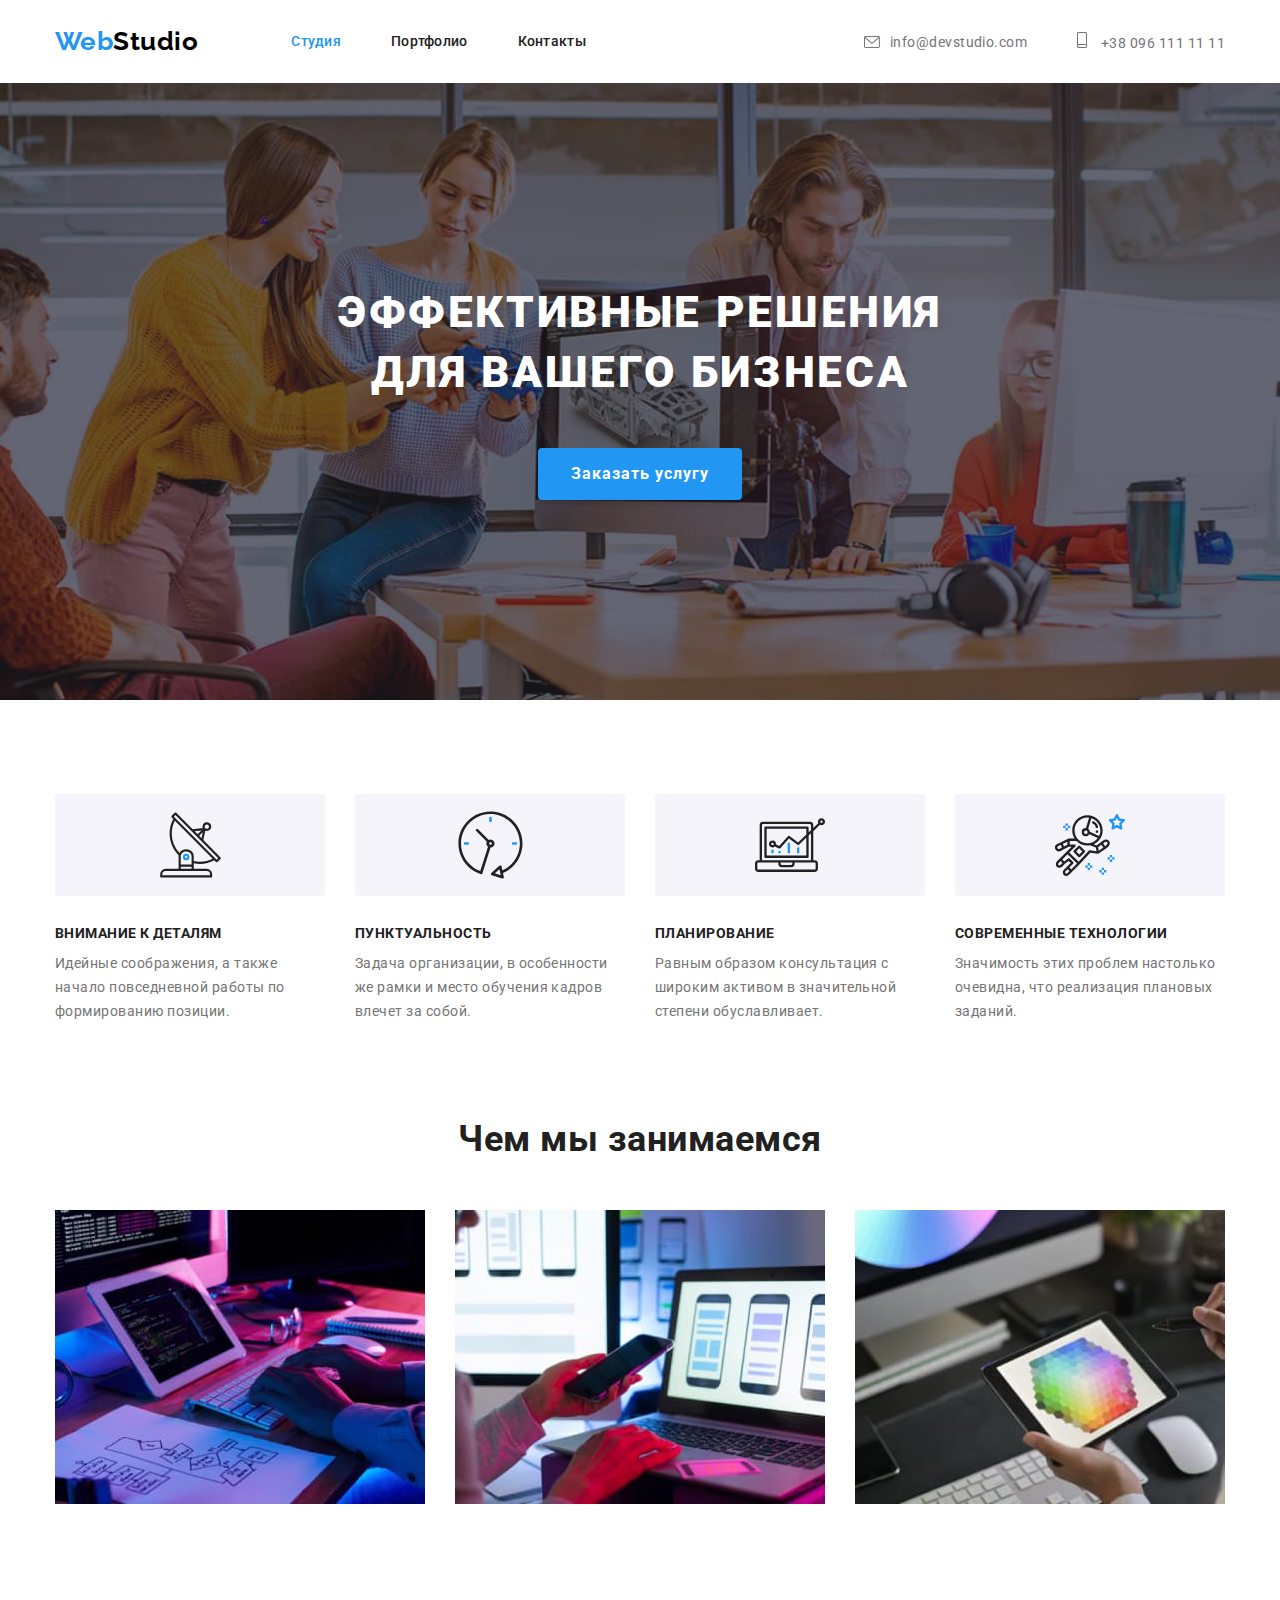
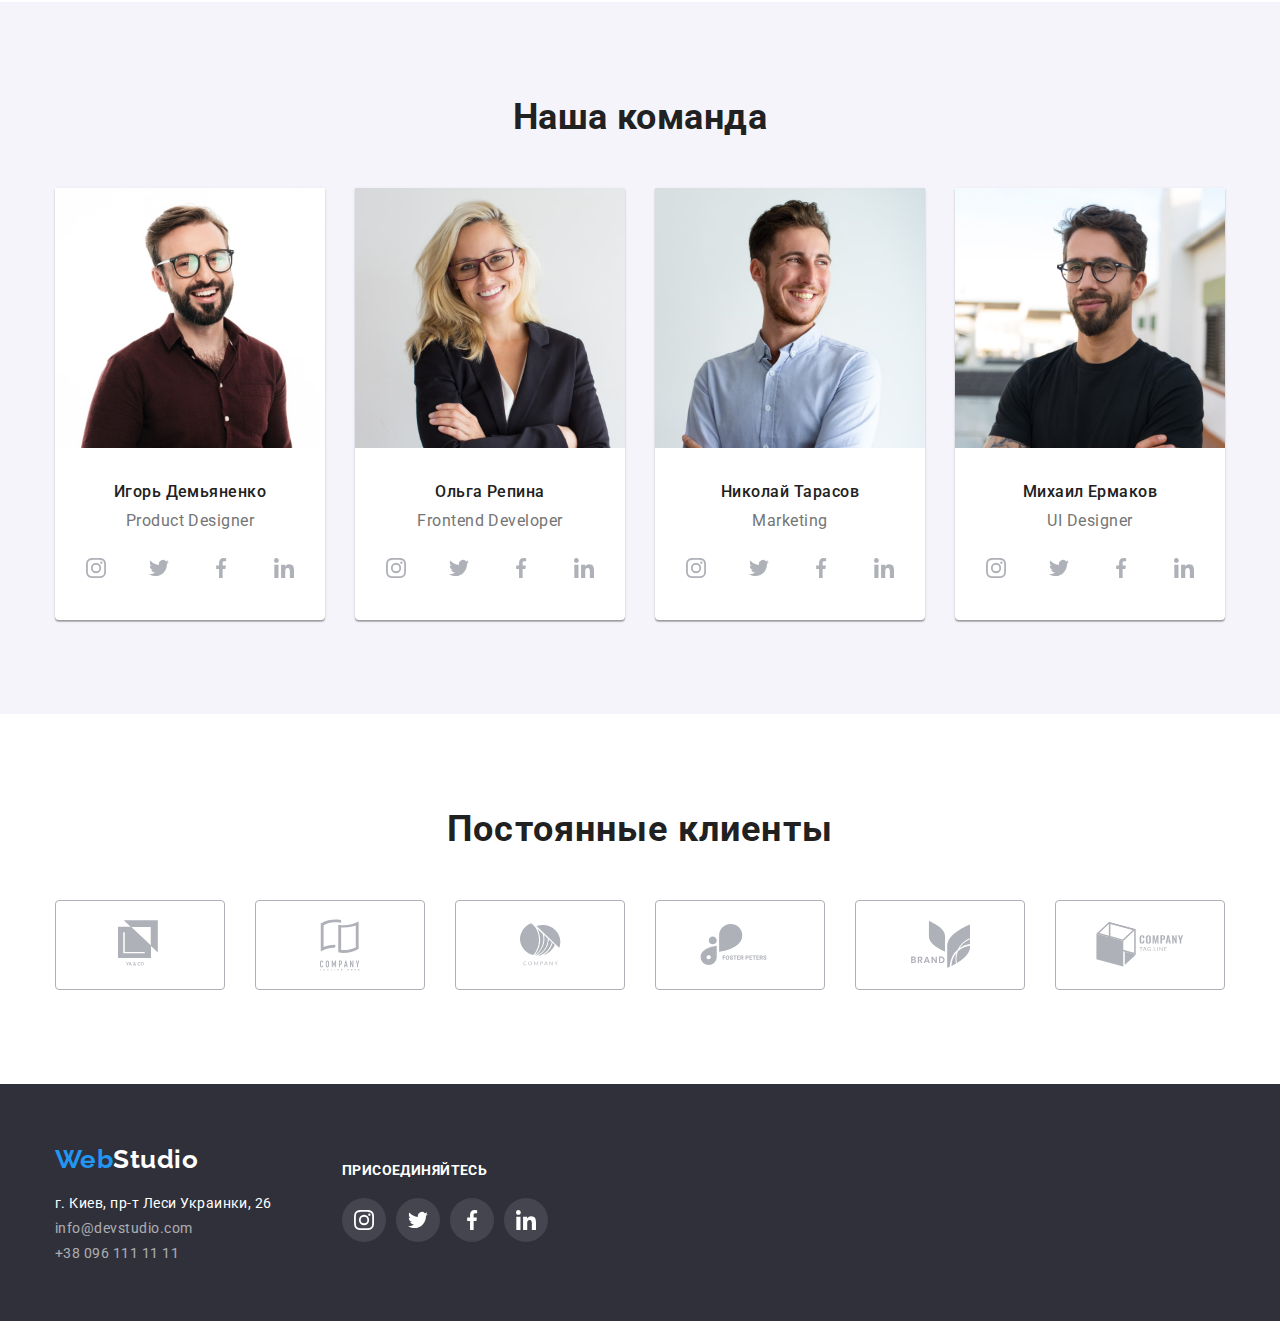
==== index.html @ a2405fb3 "copy hw 04" ====
<!DOCTYPE html>
<html lang="ru">
<head>
    <meta charset="UTF-8">
    <meta name="viewport" content="width=device-width, initial-scale=1.0">
    <link rel="preconnect" href="https://fonts.gstatic.com">
    <link href="https://fonts.googleapis.com/css2?family=Raleway:wght@400;700&family=Roboto:wght@400;500;700&display=swap"
        rel="stylesheet">
    <link rel="stylesheet" href="https://cdnjs.cloudflare.com/ajax/libs/modern-normalize/1.0.0/modern-normalize.min.css"
        integrity="sha512-ISS7cAi1PEhQ8jnbJpJZMd29NlhNj4AWYyLOSp2CE/CsHxTCu+r+t0D2yoJudVrd0/8fTVPUVDzY5Tvli75u/g=="
        crossorigin="anonymous" />
    <link rel="stylesheet" href="./css/common.css">
    <link rel="stylesheet" href="./css/main.css">
    <title>WebStudio</title>
</head>
<body>
    <!-- Шапка сайта -->
    <header>
        <div class="container">
            <nav class="main-nav">
                <a href="/" class="logo"><span>Web</span>Studio</a>
                <ul class="site-nav">
                    <li class="item"><a href="./index.html" class="link current">Студия</a></li>
                    <li class="item"><a href="./portfolio.html" class="link">Портфолио</a></li>
                    <li class="item"><a href="#" class="link">Контакты</a></li>
                </ul>
                <ul class="auth-nav">
                    <li class="item item-mail">                         
                        <a href="mailto:info@devstudio.com" class="link">
                            <svg class="envelope" width="16" height="12">
                                <use href="./images/sprite.svg#icon-envelope"></use>
                            </svg>
                            info@devstudio.com
                        </a>
                    </li>
                    <li class="item">
                        <a href="tel:+380961111111" class="link">
                            <svg class="smartphone" width="10" height="16">
                                <use href="./images/sprite.svg#icon-smartphone"></use>
                            </svg>
                            +38 096 111 11 11
                        </a>
                    </li>
                </ul>
            </nav>
        </div>        
    </header>
    <main>
        <!-- Герой -->
        <section class="hero">
            <h1 class="hero-title">Эффективные решения <br> для вашего бизнеса</h1>
            <button class="hero-button">Заказать услугу</button>
        </section>
        <!-- Особенности работы -->
        <section class="section features-container">
            <div class="container">
                <!-- <h2>Особенности</h2> -->
                <ul class="features">
                    <li class="item">
                        <div class="features-icon">
                            <svg class="antenna" width="65" height="70">
                                <use href="./images/sprite.svg#icon-antenna"></use>
                            </svg>
                        </div>                     
                        <h3 class="features-title">Внимание к деталям</h3>
                        <p class="features-text">Идейные соображения, а также начало повседневной работы по формированию позиции.</p>
                    </li>
                    <li class="item">
                        <div class="features-icon">
                            <svg class="clock" width="67" height="70">
                                <use href="./images/sprite.svg#icon-clock"></use>
                        </svg>
                        </div>
                        <h3 class="features-title">Пунктуальность</h3>
                        <p class="features-text">Задача организации, в особенности же рамки и место обучения кадров влечет за собой.</p>
                    </li>
                    <li class="item">
                        <div class="features-icon">
                            <svg class="diagram" width="70" height="70">
                                <use href="./images/sprite.svg#icon-diagram"></use>
                        </svg>
                        </div>
                        <h3 class="features-title">Планирование</h3>
                        <p class="features-text">Равным образом консультация с широким активом в значительной степени обуславливает.</p>
                    </li>
                    <li class="item">
                        <div class="features-icon">
                            <svg class="astronaut" width="70" height="70">
                                <use href="./images/sprite.svg#icon-astronaut"></use>
                        </svg>
                        </div>
                        <h3 class="features-title">Современные технологии</h3>
                        <p class="features-text">Значимость этих проблем настолько очевидна, что реализация плановых заданий.</p>
                    </li>
                </ul>
            </div>     
        </section>    
        <!-- Чем мы занимаемся -->
        <section class="section workes-container">
            <div class="container">
                <h2 class="section-title">Чем мы занимаемся</h2>
                <ul class="workes">
                    <li class="item"><img src="./images/img1.jpg" alt="Программирование" width="370" height="294"></li>
                    <li class="item"><img src="./images/img2.jpg" alt="Приложение в телефоне и рабочий интерфейс" width="370" height="294"></li>
                    <li class="item"><img src="./images/img3.jpg" alt="Цветовач палитра дизайнера" width="370" height="294"></li>
                </ul>
            </div>
        </section>
        <!-- Наша команда -->
        <section class="section team-container">
            <div class="container">
                <h2 class="section-title teams">Наша команда</h2>
                <ul class="team">
                    <li class="item">
                        <img src="./images/foto1.jpg" alt="Игорь Демьяненко" width="270" height="260">
                        <h3 class="team-title">Игорь Демьяненко</h4>
                        <p class="team-text">Product Designer</p>
                        <ul class="social">
                            <li class="social-item">
                                <a href="#" class="social-link">
                                    <svg class="instagram" width="20" height="20">
                                        <use href="./images/sprite.svg#icon-instagram"></use>
                                    </svg>
                                </a>
                            </li>
                            <li class="social-item">
                                <a href="#" class="social-link">
                                    <svg class="twitter" width="20" height="20">
                                        <use href="./images/sprite.svg#icon-twitter"></use>
                                    </svg>
                                </a>
                            </li>
                            <li class="social-item">
                                <a href="#" class="social-link">
                                    <svg class="facebook" width="20" height="20">
                                        <use href="./images/sprite.svg#icon-facebook"></use>
                                    </svg>
                                </a>
                            </li>
                            <li class="social-item">
                                <a href="#" class="social-link">
                                    <svg class="linkedin" width="20" height="20">
                                        <use href="./images/sprite.svg#icon-linkedin"></use>
                                    </svg>
                                </a>
                            </li>
                        </ul>
                    </li>
                    <li class="item">
                        <img src="./images/foto2.jpg" alt="Ольга Репина" width="270" height="260">
                        <h3 class="team-title">Ольга Репина</h4>
                        <p class="team-text">Frontend Developer</p>
                        <ul class="social">
                            <li class="social-item">
                                <a href="#" class="social-link">
                                    <svg class="instagram" width="20" height="20">
                                        <use href="./images/sprite.svg#icon-instagram"></use>
                                    </svg>
                                </a>
                            </li>
                            <li class="social-item">
                                <a href="#" class="social-link">
                                    <svg class="twitter" width="20" height="20">
                                        <use href="./images/sprite.svg#icon-twitter"></use>
                                    </svg>
                                </a>
                            </li>
                            <li class="social-item">
                                <a href="#" class="social-link">
                                    <svg class="facebook" width="20" height="20">
                                        <use href="./images/sprite.svg#icon-facebook"></use>
                                    </svg>
                                </a>
                            </li>
                            <li class="social-item">
                                <a href="#" class="social-link">
                                    <svg class="linkedin" width="20" height="20">
                                        <use href="./images/sprite.svg#icon-linkedin"></use>
                                    </svg>
                                </a>
                            </li>
                        </ul>
                    </li>
                    <li class="item">
                        <img src="./images/foto3.jpg" alt="Николай Тарасов" width="270" height="260">
                        <h3 class="team-title">Николай Тарасов</h4>
                        <p class="team-text">Marketing</p>
                        <ul class="social">
                            <li class="social-item">
                                <a href="#" class="social-link">
                                    <svg class="instagram" width="20" height="20">
                                        <use href="./images/sprite.svg#icon-instagram"></use>
                                    </svg>
                                </a>
                            </li>
                            <li class="social-item">
                                <a href="#" class="social-link">
                                    <svg class="twitter" width="20" height="20">
                                        <use href="./images/sprite.svg#icon-twitter"></use>
                                    </svg>
                                </a>
                            </li>
                            <li class="social-item">
                                <a href="#" class="social-link">
                                    <svg class="facebook" width="20" height="20">
                                        <use href="./images/sprite.svg#icon-facebook"></use>
                                    </svg>
                                </a>
                            </li>
                            <li class="social-item">
                                <a href="#" class="social-link">
                                    <svg class="linkedin" width="20" height="20">
                                        <use href="./images/sprite.svg#icon-linkedin"></use>
                                    </svg>
                                </a>
                            </li>
                        </ul>
                    </li>
                    <li class="item">
                        <img src="./images/foto4.jpg" alt="Михаил Ермаков" width="270" height="260">
                        <h3 class="team-title">Михаил Ермаков</h4>
                        <p class="team-text">UI Designer</p>
                        <ul class="social">
                            <li class="social-item">
                                <a href="#" class="social-link">
                                    <svg class="instagram" width="20" height="20">
                                        <use href="./images/sprite.svg#icon-instagram"></use>
                                    </svg>
                                </a>
                            </li>
                            <li class="social-item">
                                <a href="#" class="social-link">
                                    <svg class="twitter" width="20" height="20">
                                        <use href="./images/sprite.svg#icon-twitter"></use>
                                    </svg>
                                </a>
                            </li>
                            <li class="social-item">
                                <a href="#" class="social-link">
                                    <svg class="facebook" width="20" height="20">
                                        <use href="./images/sprite.svg#icon-facebook"></use>
                                    </svg>
                                </a>
                            </li>
                            <li class="social-item">
                                <a href="#" class="social-link">
                                    <svg class="linkedin" width="20" height="20">
                                        <use href="./images/sprite.svg#icon-linkedin"></use>
                                    </svg>
                                </a>
                            </li>
                        </ul>
                    </li>
                </ul>
            </div>
        </section>
        <!-- Постоянные клиенты -->
        <section class="section clients-container">
            <div class="container">
                <h2 class="clients-title">Постоянные клиенты</h2>
                <ul class="clients">
                    <li class="clients-list">
                        <a href="#" class="client-link">
                            <svg class="logo-1" width="44" height="49">
                                <use href="./images/sprite.svg#icon-logo-1"></use>
                            </svg>
                        </a>
                    </li>
                    <li class="clients-list">
                        <a href="#" class="client-link">
                            <svg class="logo-2" width="40" height="52">
                                <use href="./images/sprite.svg#icon-logo-2"></use>
                            </svg>
                        </a>
                    </li>
                    <li class="clients-list">
                        <a href="#" class="client-link">
                            <svg class="logo-3" width="41" height="43">
                                <use href="./images/sprite.svg#icon-logo-3"></use>
                            </svg>
                        </a>
                    </li>
                    <li class="clients-list">
                        <a href="#" class="client-link">
                            <svg class="logo-4" width="80" height="42">
                                <use href="./images/sprite.svg#icon-logo-4"></use>
                            </svg>
                        </a>
                    </li>
                    <li class="clients-list">
                        <a href="#" class="client-link">
                            <svg class="logo-5" width="59" height="47">
                                <use href="./images/sprite.svg#icon-logo-5"></use>
                            </svg>
                        </a>
                    </li>
                    <li class="clients-list">
                        <a href="#" class="client-link">
                            <svg class="logo-6" width="88" height="45">
                                <use href="./images/sprite.svg#icon-logo-6"></use>
                            </svg>
                        </a>
                    </li>
                </ul>
            </div>
        </section>
    </main>    
    <!-- Футер -->
    <footer class="footer">
        <div class="container">
            <div class="footer-content">
                <a href="#" class="logo"><span>Web</span>Studio</a>
                <address>
                    <ul class="contacte">
                        <li class="item"><a href="#" class="address-link">г. Киев, пр-т Леси Украинки, 26</a></li>
                        <li class="item"><a href="mailto:info@devstudio.com" class="footer-link">info@devstudio.com</a></li>
                        <li class="item"><a href="tel:+380961111111" class="footer-link">+38 096 111 11 11</a></li>
                    </ul>
                </address>
            </div>
            <div class="resources">
                <h3 class="resources-title">присоединяйтесь</h3>
                <ul class="resources-list">
                    <li class="resources-item">
                        <a href="#" class="resources-link">
                            <svg class="instagram" width="20" height="20">
                                <use href="./images/sprite.svg#icon-instagram"></use>
                            </svg>
                        </a>
                    </li>
                    <li class="resources-item">
                        <a href="#" class="resources-link">
                            <svg class="twitter" width="20" height="20">
                                <use href="./images/sprite.svg#icon-twitter"></use>
                            </svg>
                        </a>
                    </li>
                    <li class="resources-item">
                        <a href="#" class="resources-link">
                            <svg class="facebook" width="20" height="20">
                                <use href="./images/sprite.svg#icon-facebook"></use>
                            </svg>
                        </a>
                    </li>
                    <li class="resources-item">
                        <a href="#" class="resources-link">
                            <svg class="linkedin" width="20" height="20">
                                <use href="./images/sprite.svg#icon-linkedin"></use>
                            </svg>
                        </a>
                    </li>
                </ul>
            </div>
        </div>
    </footer>
</body>
</html>
---- css/common.css ----
html {
  box-sizing: border-box;
}
*,
*::before,
*::after {
  box-sizing: inherit;
}

:root {
  --primary-text-color: #757575;
  --title-text-color: #212121;
  --accent-color: #2196f3;
  --logo-color: #000000;
  --primary-bg-color: #ffffff;
  --bg-color: #2f303a;
  --btn-color: #f5f4fa;
  --porfolio-card-color: #eeeeee;
  --hero-color: rgba(47, 48, 58, 0.4);
  --social-color: #afb1b8;
}
body {
  color: var(--primary-text-color);
  background-color: var(--primary-bg-color);

  font-family: Roboto, sans-serif;
  font-style: 400;
  font-weight: 400;
  letter-spacing: 0.03em;

  margin: 0;
}
ul {
  list-style: none;

  padding: 0;
  margin: 0;
}
a {
  text-decoration: none;
}
h1,
h2,
h3,
h4,
h5,
h6,
p {
  margin-top: 0;
  margin-bottom: 0;
}

/* Логотип */
.logo {
  margin-right: 93px;

  color: var(--logo-color);

  font-family: Raleway, sans-serif;
  font-weight: 700;
  font-size: 26px;
  line-height: 1.19;
}
.logo span {
  color: var(--accent-color);
}

.container {
  width: 1200px;
  padding-right: 15px;
  padding-left: 15px;
  margin-right: auto;
  margin-left: auto;
}
/*Site nav*/
.main-nav {
  display: flex;
  align-items: center;
}
.site-nav {
  display: flex;
}
.site-nav .item:not(:last-child) {
  margin-right: 50px;
}
.site-nav .link {
  display: block;
  align-items: baseline;
  padding-top: 32px;
  padding-bottom: 32px;

  color: var(--title-text-color);

  font-weight: 500;
  font-size: 14px;
  line-height: 1.14;
  letter-spacing: 0.02em;
}
.site-nav .link:hover,
.site-nav .link:focus {
  color: var(--accent-color);
}
.site-nav .link.current {
  color: var(--accent-color);
}
.auth-nav {
  display: flex;
  margin-left: auto;
  align-items: center;
}
.auth-nav .item + .item {
  margin-left: 50px;
}
.auth-nav .link {
  display: block;
  padding-top: 32px;
  padding-bottom: 32px;

  color: var(--primary-text-color);

  font-size: 14px;
  line-height: 16px;
}
.item-mail > .link {
  display: flex;
  align-items: center;
  justify-content: center;
}
.envelope,
.smartphone {
  margin-right: 10px;
  fill: var(--primary-text-color);
}
.auth-nav .link:hover,
.auth-nav .link:focus {
  color: var(--accent-color);
  fill: var(--accent-color);
}
.auth-nav .link:hover .envelope,
.auth-nav .link:focus .envelope,
.auth-nav .link:hover .smartphone,
.auth-nav .link:focus .smartphone {
  color: var(--accent-color);
  fill: var(--accent-color);
}
/*Footer*/
.footer {
  background-color: var(--bg-color);
  /* width: 1600px; */
  margin-left: auto;
  margin-right: auto;
  padding-top: 60px;
  padding-bottom: 60px;
}
.footer-content a {
  display: block;
  color: var(--primary-bg-color);
  margin: 0;
}
.footer .container {
  display: flex;
  align-items: center;
}
.contacte {
  margin-top: 20px;
}
.contacte .item:not(:last-child) {
  margin-bottom: 9px;
}
.footer span {
  color: var(--accent-color);
}
.address-link {
  font-style: normal;
  font-size: 14px;
}
.footer-link {
  opacity: 0.6;

  font-style: normal;
  font-size: 14px;
}
.resources {
  display: inline-block;
  margin-left: 70px;
}
.resources-title {
  font-size: 14px;
  line-height: 16px;
  font-weight: bold;
  letter-spacing: 0.03em;
  text-transform: uppercase;
  color: var(--primary-bg-color);
  margin-bottom: 20px;
  padding: 0;
}
.resources-list {
  display: inline-flex;
}
.resources-item {
  display: flex;
  width: 44px;
  height: 44px;
}
.resources-link {
  display: flex;
  width: 100%;
  height: 100%;
  border: 1px solid transparent;
  border-radius: 50%;
  background: rgba(255, 255, 255, 0.1);
  align-items: center;
  justify-content: center;
}
.resources-item:not(:last-child) {
  margin-right: 10px;
}
.resources-link svg {
  margin: 0;
  fill: var(--primary-bg-color);
}
.resources-link:hover,
.resources-link:focus {
  background: var(--accent-color);
}
---- css/main.css ----
/*цвет основного текста #757575*/
/*вторичный цвет текста #212121*/
/*акцент #2196f3*/

/*цвет фона #ffffff*/
/*вторичный цвет фона  #2f303a*/

/*Hero*/
.hero {
  max-width: 1600px;
  margin-left: auto;
  margin-right: auto;
  padding-bottom: 200px;
  padding-top: 200px;

  background-color: var(--bg-color);
  background-image: linear-gradient(
      to top,
      var(--hero-color),
      var(--hero-color)
    ),
    url("../images/hero-foto.jpg");
  background-repeat: no-repeat;
  background-position: center;
  background-size: cover;
  color: var(--primary-bg-color);

  text-align: center;
}
.hero-title {
  margin-bottom: 45px;

  font-weight: 900;
  font-size: 44px;
  line-height: 1.36;
  letter-spacing: 0.06em;
  text-transform: uppercase;
}
.hero-button {
  display: inline-block;
  padding: 10px 32px;
  min-width: 136px;

  background-color: var(--accent-color);
  color: var(--primary-bg-color);
  border: 1px solid transparent;
  font-family: inherit;
  font-weight: 700;
  font-size: 16px;
  line-height: 1.88;
  align-items: center;
  letter-spacing: 0.06em;
  border-radius: 4px;
  box-shadow: 0px 4px 4px rgba(0, 0, 0, 0.15);
}
/*Section*/
.section-title {
  margin-bottom: 50px;

  color: var(--title-text-color);

  font-weight: 700;
  font-size: 36px;
  line-height: 1.17;
  text-align: center;
}
/* Особенности работы */
.features-container {
  padding-top: 94px;
  padding-bottom: 94px;
}
.features {
  display: flex;
  margin-right: -15px;
  margin-left: -15px;
}
.features-icon {
  width: 270px;
  padding-top: 15px;
  padding-bottom: 15px;
  border: 1px solid transparent;
  border-radius: 4px;
  background-color: var(--btn-color);
  display: flex;
  align-items: center;
  justify-content: center;
}
.features .item {
  width: 270px;
  margin-right: 15px;
  margin-left: 15px;
}
.features-title {
  margin-top: 30px;
  margin-bottom: 10px;

  color: var(--title-text-color);
  font-weight: 700;
  font-size: 14px;
  line-height: 1.14;
  text-transform: uppercase;
}
.features-text {
  font-size: 14px;
  line-height: 1.71;
}
/* Чем мы занимаемся */
.workes-container {
  padding-bottom: 94px;
}
.workes {
  display: flex;
}
.workes .item:not(:last-of-type) {
  margin-right: 30px;
}

/* Наша команда */
.team-container {
  background: var(--btn-color);
  /* width: 1600px; */
  margin-left: auto;
  margin-right: auto;
  padding-top: 94px;
  padding-bottom: 94px;
}
.team {
  display: flex;
}
.team .item:not(:last-of-type) {
  margin-right: 30px;
}
.team .item {
  width: 270px;
  padding-bottom: 30px;
  box-shadow: 0px 1px 3px rgba(0, 0, 0, 0.12), 0px 1px 1px rgba(0, 0, 0, 0.14),
    0px 2px 1px rgba(0, 0, 0, 0.2);
  border-radius: 0px 0px 4px 4px;
  background-color: var(--primary-bg-color);
}
.team-title {
  margin-top: 30px;
  margin-bottom: 10px;

  color: var(--title-text-color);
  font-weight: 500;
  font-size: 16px;
  line-height: 1.19;
  text-align: center;
}
.team-text {
  margin-bottom: 16px;

  font-size: 16px;
  line-height: 1.19;
  text-align: center;
}
.social {
  display: flex;
  justify-content: space-evenly;
  height: 44px;
}
.social-link {
  display: flex;
  padding: 12px;
  width: 44px;
  height: 44px;
}
.social-link:hover,
.social-link:focus {
  background-color: var(--accent-color);
  width: 44px;
  height: 44px;
  border: 1px soli transparent;
  border-radius: 50%;
}
.instagram,
.twitter,
.facebook,
.linkedin {
  margin: 0;
  padding: 0;
  fill: var(--social-color);
}
.social-link:hover .instagram,
.social-link:focus .instagram,
.social-link:hover .twitter,
.social-link:focus .twitter,
.social-link:hover .facebook,
.social-link:focus .facebook,
.social-link:hover .linkedin,
.social-link:focus .linkedin {
  color: var(--accent-color);
  fill: var(--primary-bg-color);
}

/* Постоянные клиенты */
.clients-container {
  padding-top: 94px;
  padding-bottom: 94px;
}
.clients-title {
  font-weight: bold;
  font-size: 36px;
  line-height: 42px;
  text-align: center;
  letter-spacing: 0.03em;

  color: var(--title-text-color);
}
.clients {
  display: inline-flex;
  justify-content: space-between;
  padding-top: 50px;
}
.clients-list:not(:last-child) {
  margin-right: 30px;
}
.clients-list {
  width: 170px;
  height: 90px;
  border: 1px solid var(--social-color);
  box-sizing: border-box;
  border-radius: 4px;
  align-content: center;
}
.clients-list a {
  display: flex;
  width: 100%;
  height: 100%;
  justify-content: center;
  align-items: center;
}
.logo-1,
.logo-2,
.logo-3,
.logo-4,
.logo-5,
.logo-6 {
  --color4: var(--social-color);
  --color2: var(--social-color);
}
.client-link:hover,
.client-link:focus {
  border: 1px solid var(--accent-color);
}
.client-link:hover .logo-1,
.client-link:hover .logo-2,
.client-link:hover .logo-3,
.client-link:hover .logo-4,
.client-link:hover .logo-5,
.client-link:hover .logo-6,
.client-link:focus .logo-1,
.client-link:focus .logo-2,
.client-link:focus .logo-3,
.client-link:focus .logo-4,
.client-link:focus .logo-5,
.client-link:focus .logo-6 {
  --color2: var(--accent-color);
  --color4: var(--accent-color);
  fill: var(--accent-color);
}
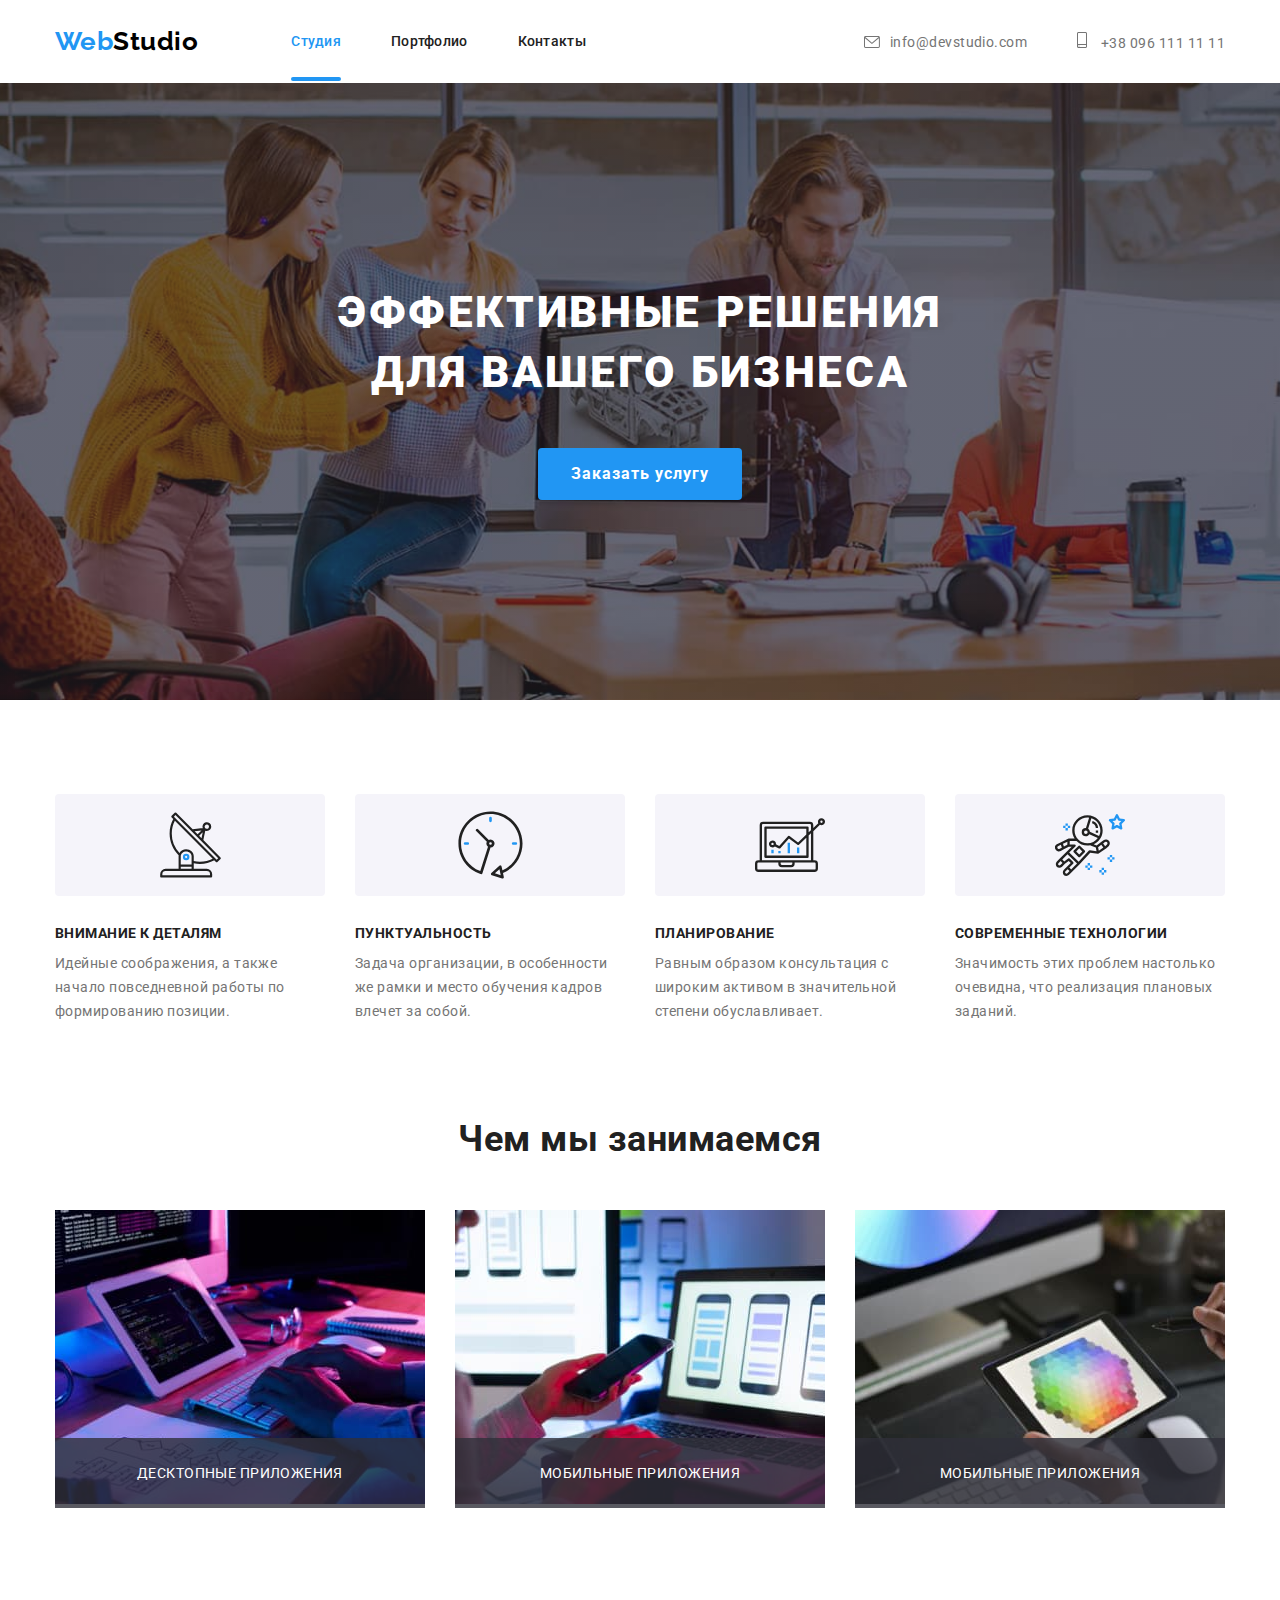
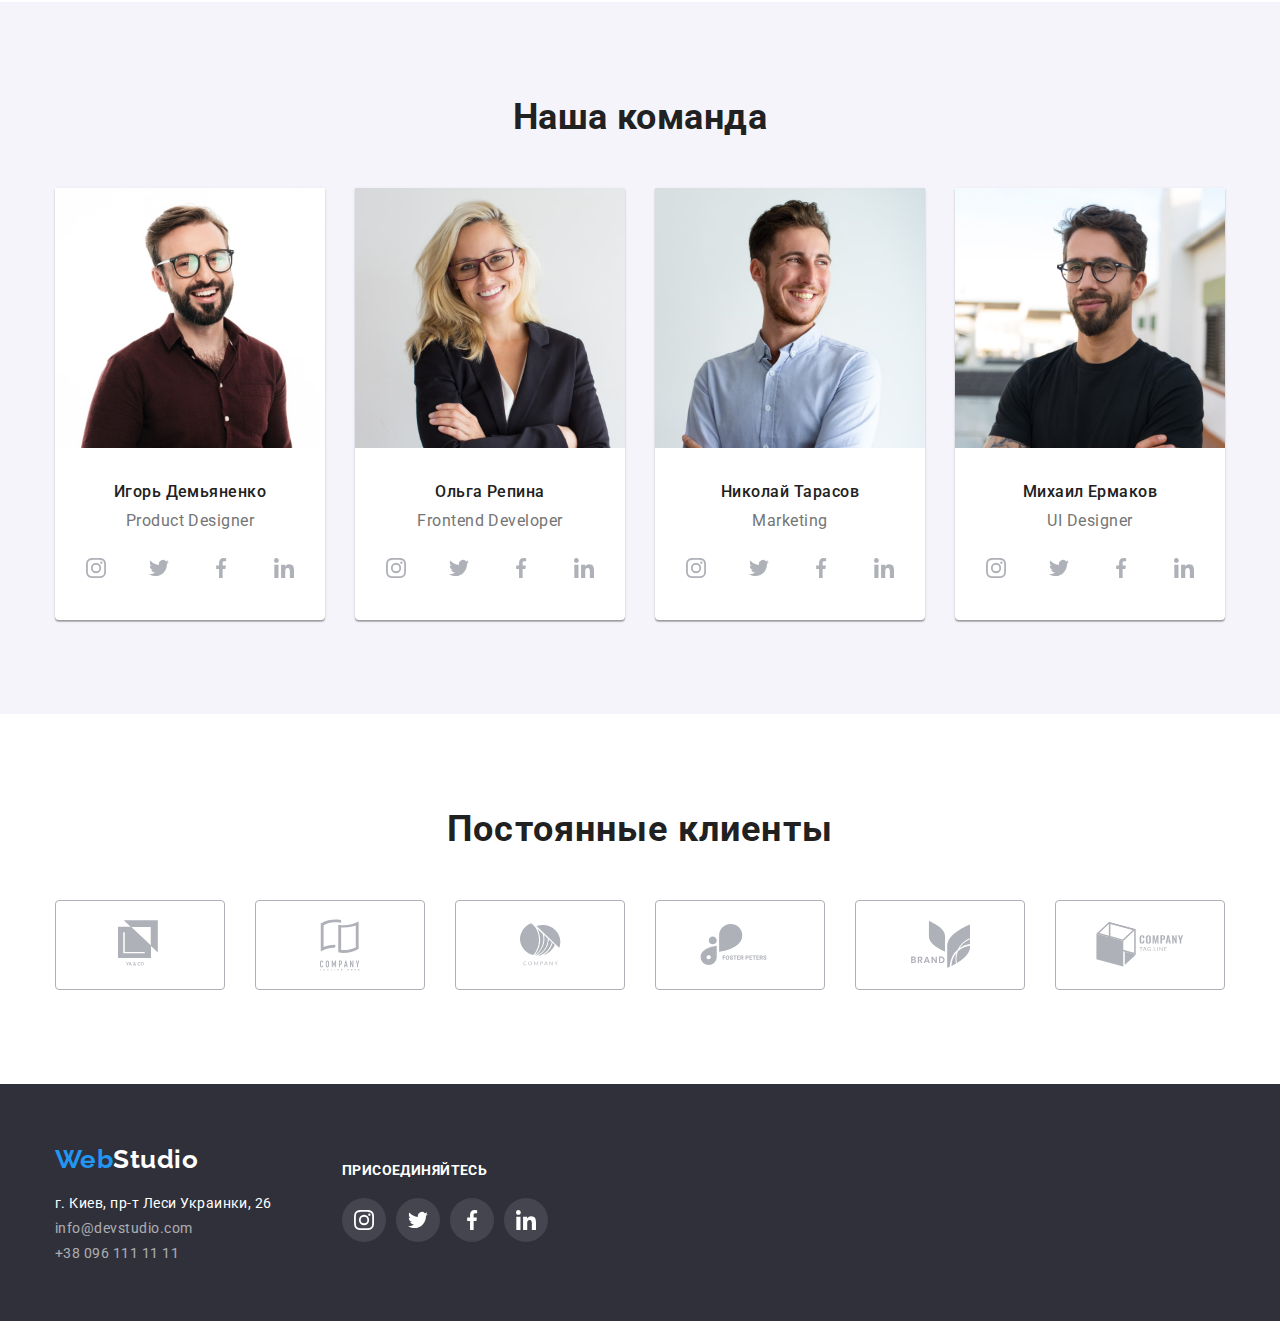
==== commit bae96e6f: "position studio" ====
--- a/index.html
+++ b/index.html
@@ -100,9 +100,24 @@
             <div class="container">
                 <h2 class="section-title">Чем мы занимаемся</h2>
                 <ul class="workes">
-                    <li class="item"><img src="./images/img1.jpg" alt="Программирование" width="370" height="294"></li>
-                    <li class="item"><img src="./images/img2.jpg" alt="Приложение в телефоне и рабочий интерфейс" width="370" height="294"></li>
-                    <li class="item"><img src="./images/img3.jpg" alt="Цветовач палитра дизайнера" width="370" height="294"></li>
+                    <li class="item">
+                        <div class="workes-box">
+                            <img src="./images/img1.jpg" alt="Программирование" width="370" height="294">
+                            <p class="workes-text">Десктопные приложения</p>
+                        </div>   
+                    </li>
+                    <li class="item">
+                        <div class="workes-box">
+                            <img src="./images/img2.jpg" alt="Приложение в телефоне и рабочий интерфейс" width="370" height="294">
+                            <p class="workes-text">Мобильные приложения</p>
+                        </div>
+                    </li>                        
+                    <li class="item">
+                        <div class="workes-box">
+                            <img src="./images/img3.jpg" alt="Цветовач палитра дизайнера" width="370" height="294">
+                            <p class="workes-text">Мобильные приложения</p>
+                        </div>
+                        </li>
                 </ul>
             </div>
         </section>
--- a/css/common.css
+++ b/css/common.css
@@ -18,6 +18,8 @@
   --porfolio-card-color: #eeeeee;
   --hero-color: rgba(47, 48, 58, 0.4);
   --social-color: #afb1b8;
+
+  --timing-function: cubic-bezier(0.4, 0, 0.2, 1);
 }
 body {
   color: var(--primary-text-color);
@@ -101,8 +103,23 @@
   color: var(--accent-color);
 }
 .site-nav .link.current {
-  color: var(--accent-color);
-}
+  position: relative;
+  color: var(--accent-color);
+}
+.site-nav .current::after {
+  content: "";
+
+  position: absolute;
+  left: 0;
+  bottom: 0;
+
+  display: block;
+  width: 100%;
+  height: 4px;
+  background-color: var(--accent-color);
+  border-radius: 2px;
+}
+
 .auth-nav {
   display: flex;
   margin-left: auto;
--- a/css/main.css
+++ b/css/main.css
@@ -113,6 +113,26 @@
 }
 .workes .item:not(:last-of-type) {
   margin-right: 30px;
+}
+.workes-box {
+  position: relative;
+}
+.workes-text {
+  display: flex;
+  padding-top: 27px;
+  padding-bottom: 27px;
+  width: 100%;
+  font-size: 14px;
+  line-height: 16px;
+  justify-content: center;
+  letter-spacing: 0.03em;
+  text-transform: uppercase;
+  color: var(--primary-bg-color);
+  background-color: rgba(47, 48, 58, 0.8);
+
+  position: absolute;
+  left: 0;
+  bottom: 0;
 }
 
 /* Наша команда */
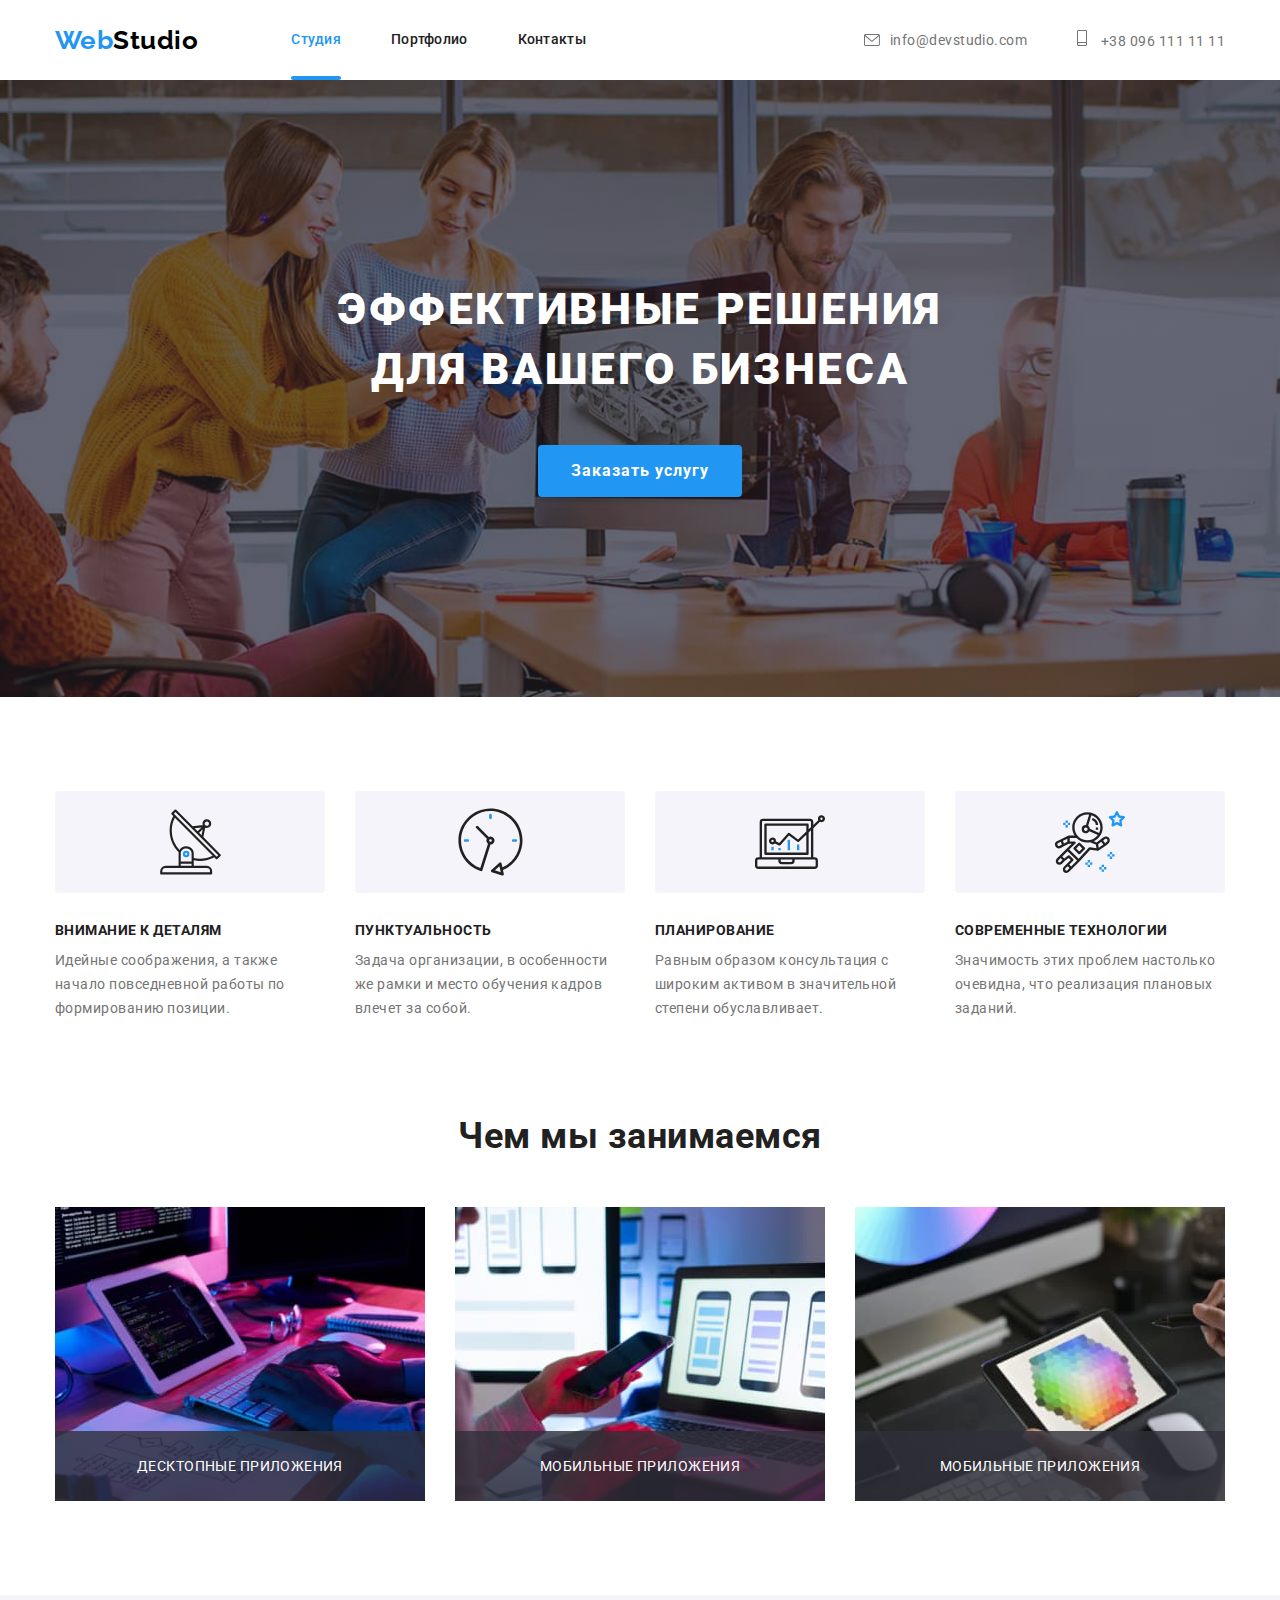
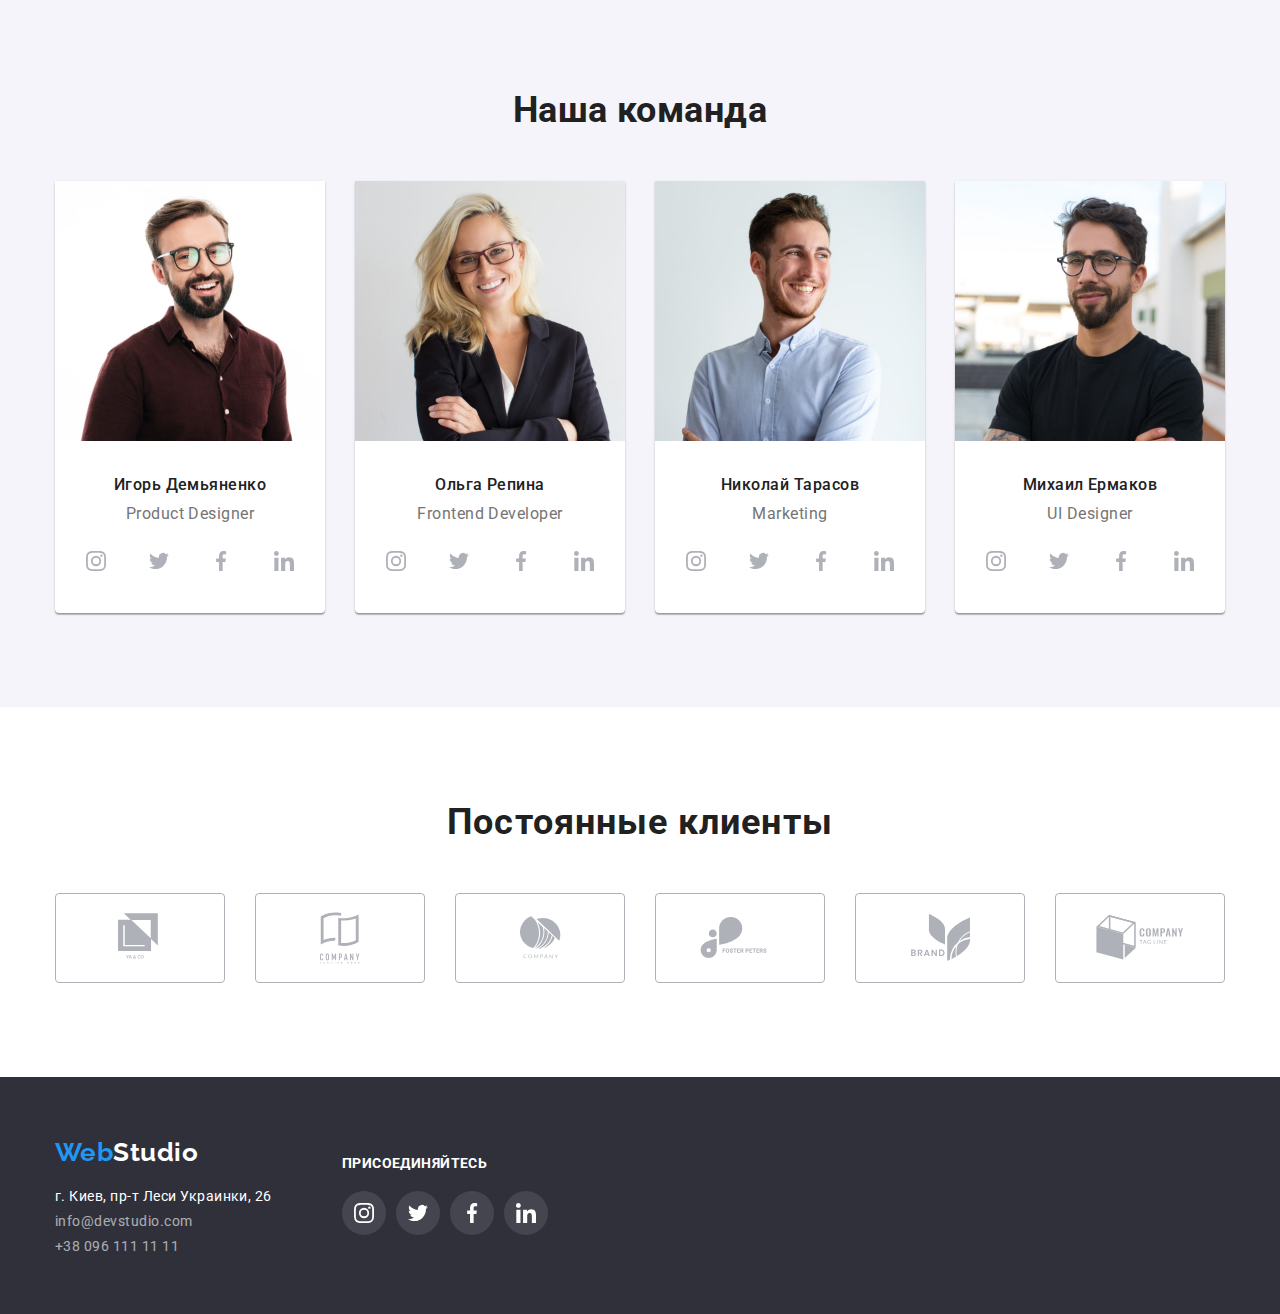
==== commit 09c8a71c: "position section" ====
--- a/index.html
+++ b/index.html
@@ -368,5 +368,6 @@
             </div>
         </div>
     </footer>
+    <script src="./js/modal.js"></script>
 </body>
 </html>
--- a/css/common.css
+++ b/css/common.css
@@ -129,7 +129,6 @@
   margin-left: 50px;
 }
 .auth-nav .link {
-  display: block;
   padding-top: 32px;
   padding-bottom: 32px;
 
--- a/css/main.css
+++ b/css/main.css
@@ -116,9 +116,10 @@
 }
 .workes-box {
   position: relative;
+  display: flex;
 }
 .workes-text {
-  display: flex;
+  display: inline-flex;
   padding-top: 27px;
   padding-bottom: 27px;
   width: 100%;
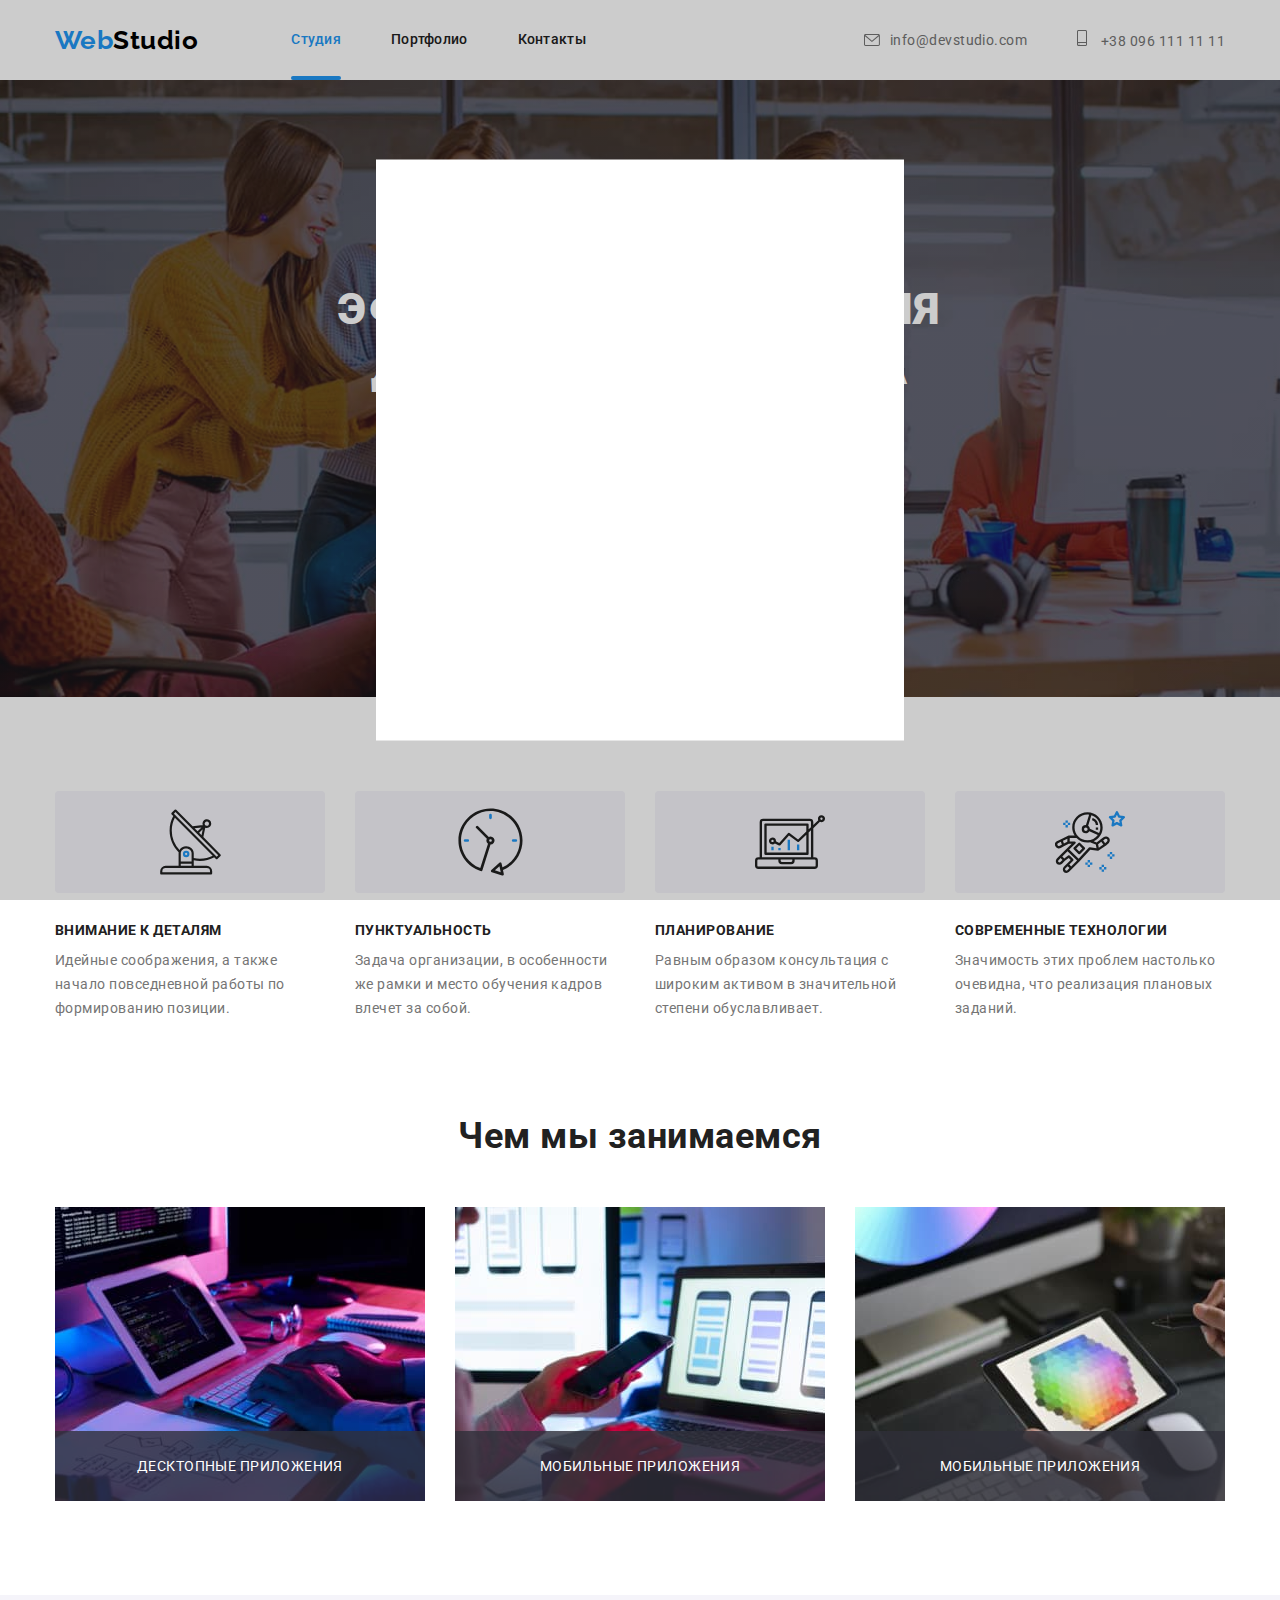
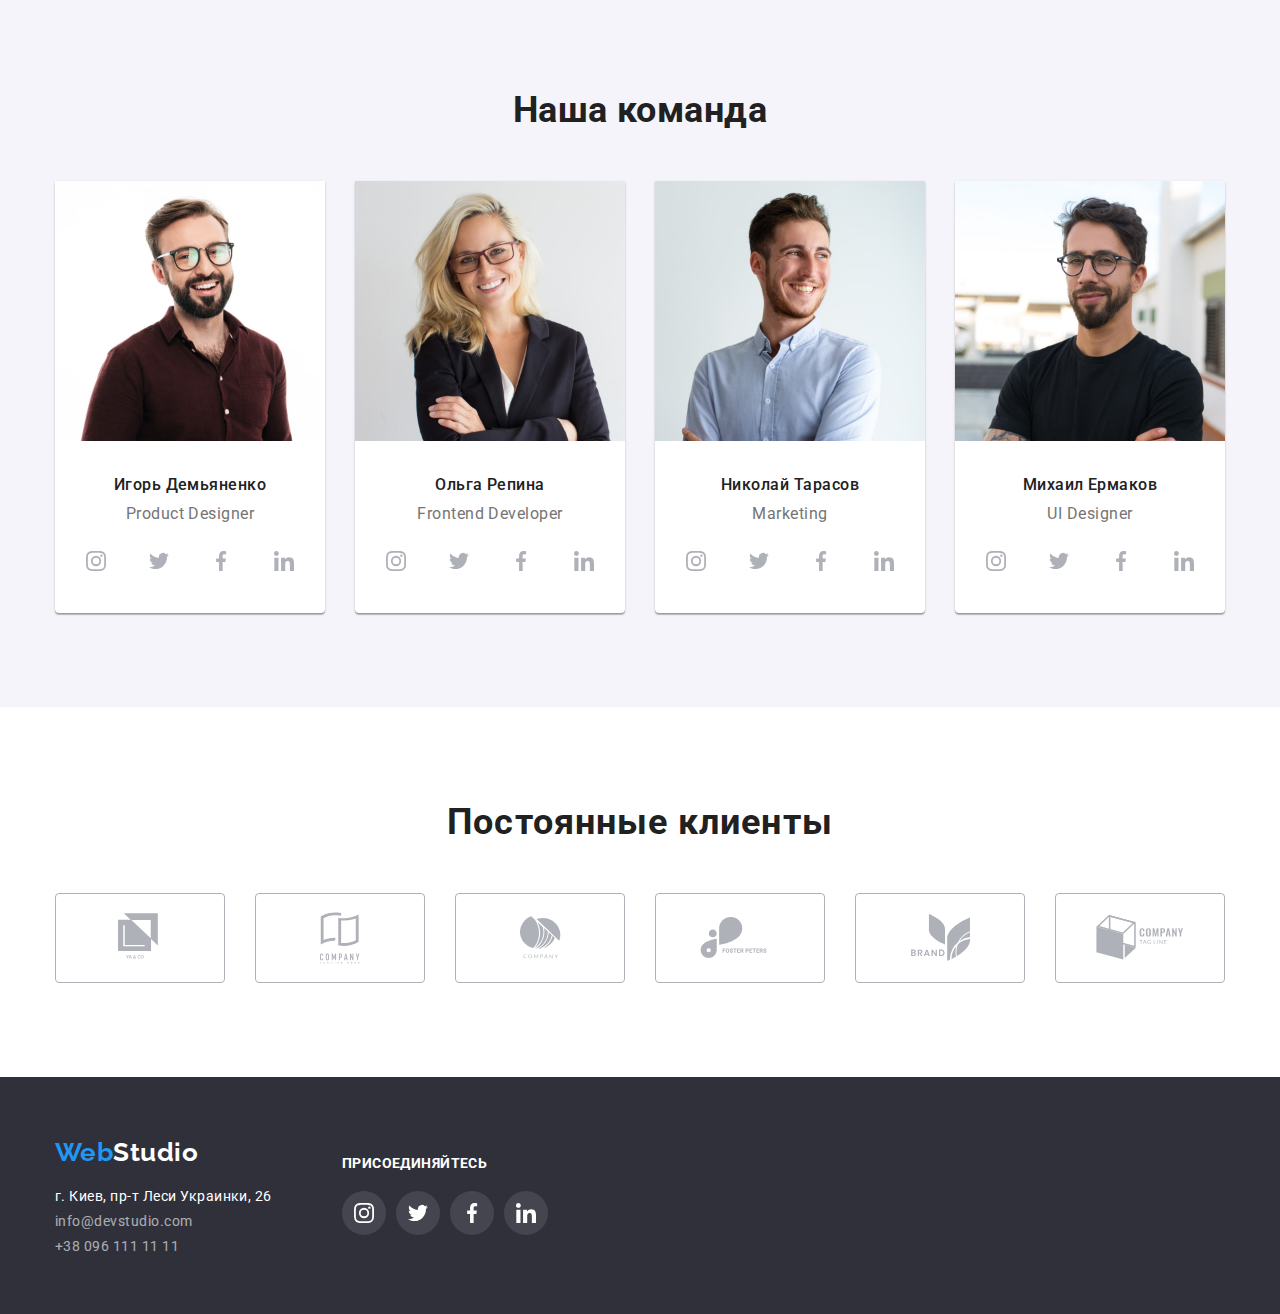
==== commit eb3cbd30: "modal" ====
--- a/index.html
+++ b/index.html
@@ -368,6 +368,13 @@
             </div>
         </div>
     </footer>
+    <!-- Модальное окно -->
+    <div class="backdrop">
+        <div class="modal">
+            
+        </div>
+
+    </div>
     <script src="./js/modal.js"></script>
 </body>
 </html>
--- a/css/main.css
+++ b/css/main.css
@@ -1,10 +1,3 @@
-/*цвет основного текста #757575*/
-/*вторичный цвет текста #212121*/
-/*акцент #2196f3*/
-
-/*цвет фона #ffffff*/
-/*вторичный цвет фона  #2f303a*/
-
 /*Hero*/
 .hero {
   max-width: 1600px;
@@ -281,3 +274,22 @@
   --color4: var(--accent-color);
   fill: var(--accent-color);
 }
+/* Модальное окно */
+.backdrop {
+  position: fixed;
+  top: 0;
+  left: 0;
+  width: 100%;
+  height: 100%;
+  background-color: rgba(0, 0, 0, 0.2);
+}
+.modal {
+  position: absolute;
+  top: 50%;
+  left: 50%;
+  transform: translate(-50%, -50%);
+
+  width: 528px;
+  height: 581px;
+  background-color: var(--primary-bg-color);
+}
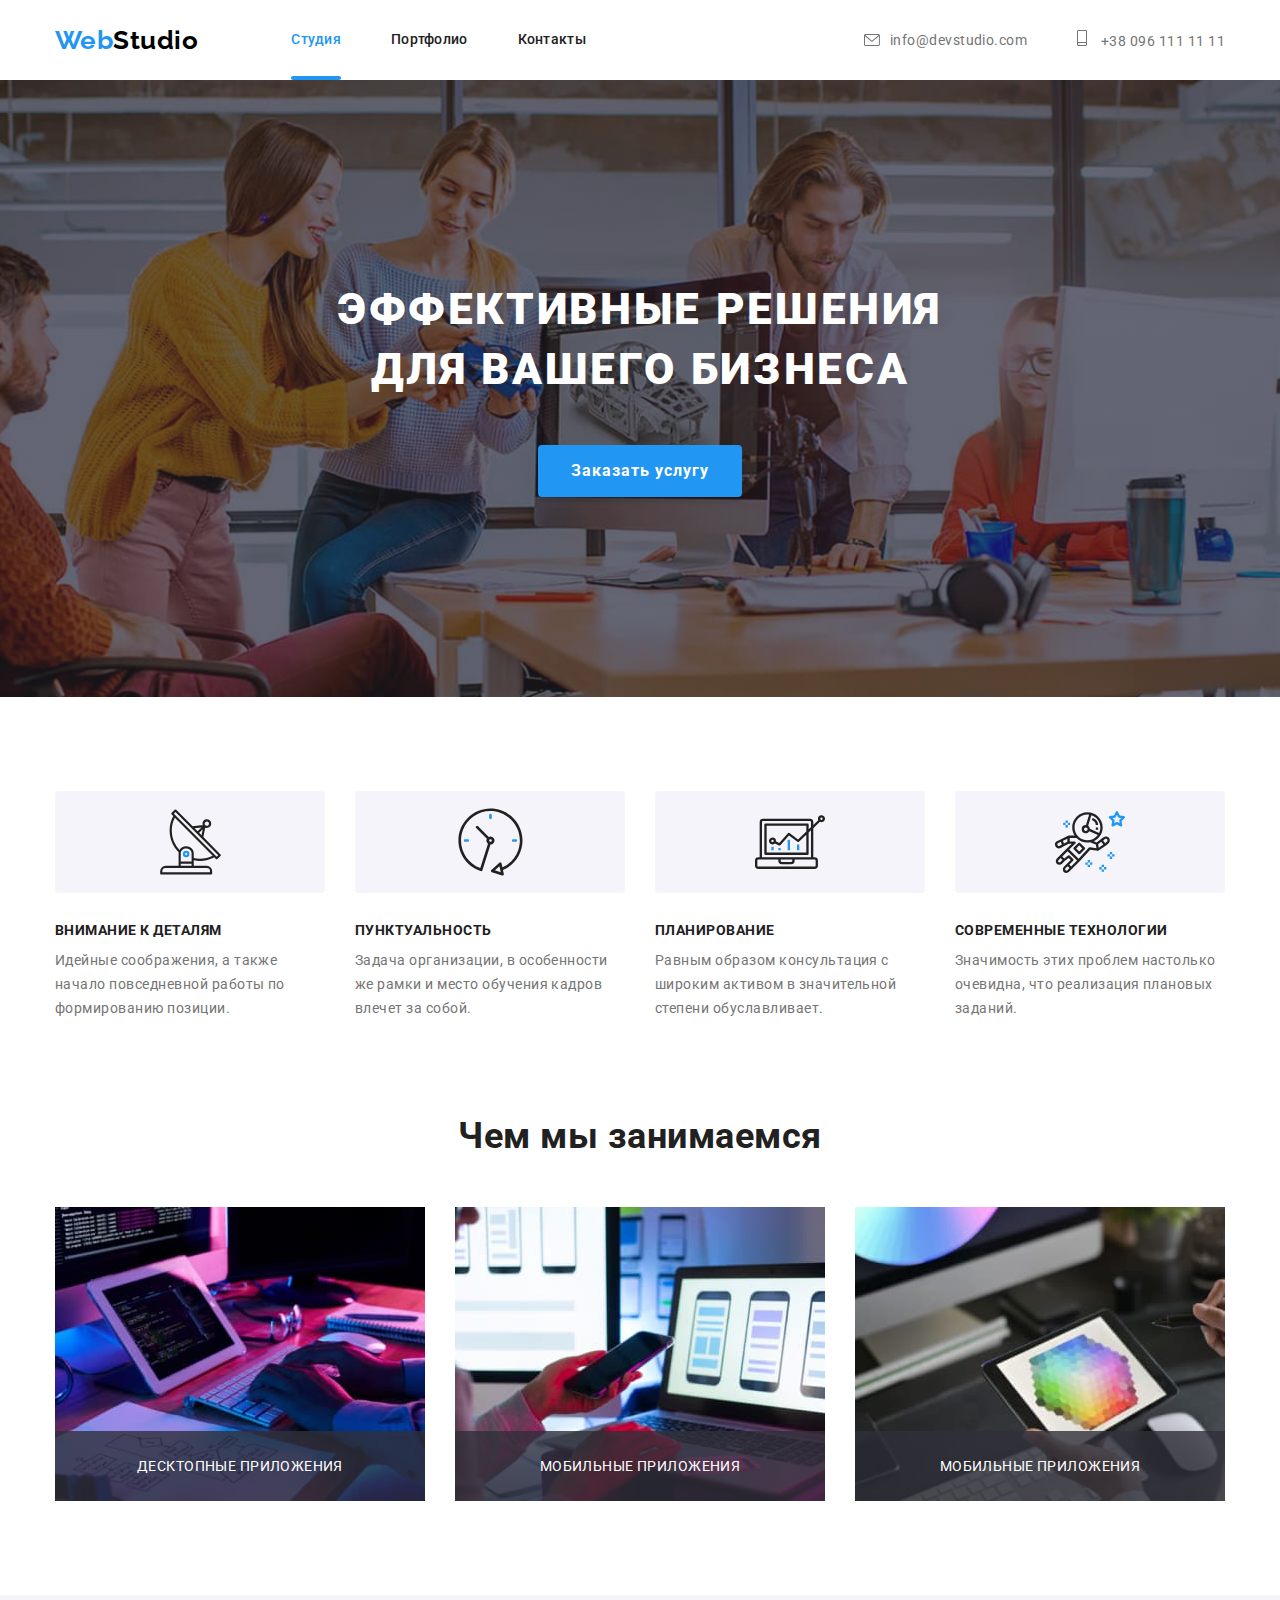
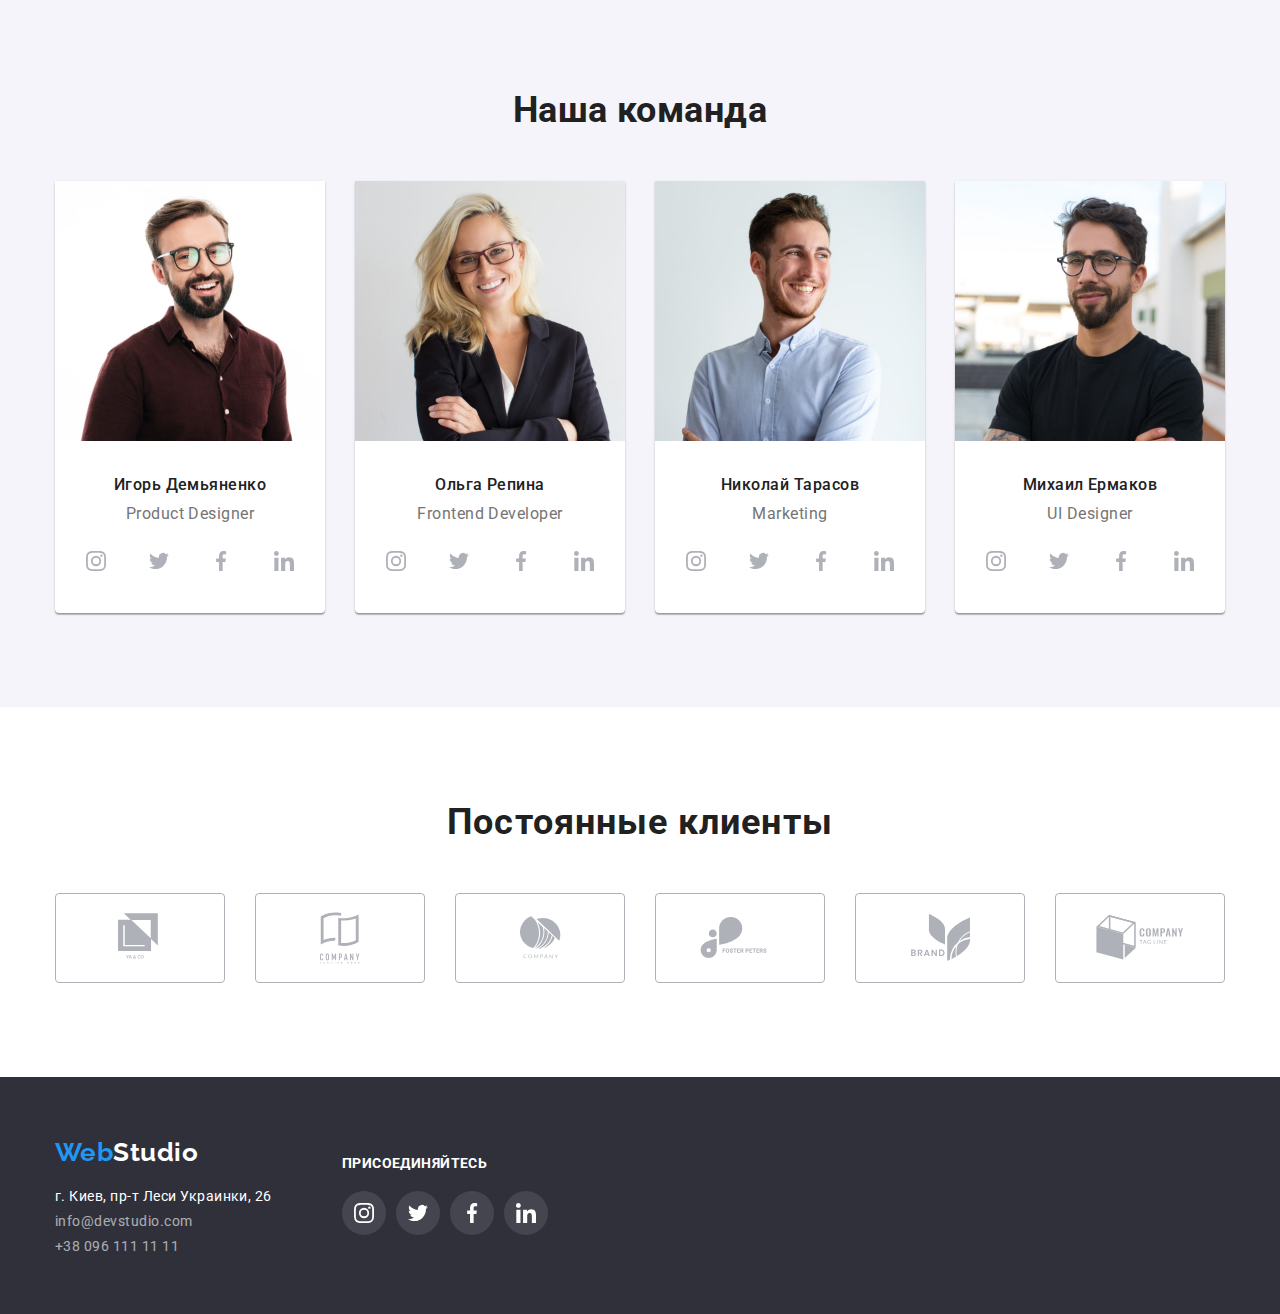
==== commit daea2c4f: "modal and overlay" ====
--- a/index.html
+++ b/index.html
@@ -49,7 +49,7 @@
         <!-- Герой -->
         <section class="hero">
             <h1 class="hero-title">Эффективные решения <br> для вашего бизнеса</h1>
-            <button class="hero-button">Заказать услугу</button>
+            <button data-modal-open class="hero-button ">Заказать услугу</button>
         </section>
         <!-- Особенности работы -->
         <section class="section features-container">
@@ -369,11 +369,10 @@
         </div>
     </footer>
     <!-- Модальное окно -->
-    <div class="backdrop">
+    <div class="backdrop is-hidden" data-modal>
         <div class="modal">
-            
+            <button data-modal-close class="btn-modal">&#10005</button>
         </div>
-
     </div>
     <script src="./js/modal.js"></script>
 </body>
--- a/css/common.css
+++ b/css/common.css
@@ -101,6 +101,7 @@
 .site-nav .link:hover,
 .site-nav .link:focus {
   color: var(--accent-color);
+  transition: color 250ms var(--timing-function);
 }
 .site-nav .link.current {
   position: relative;
@@ -151,6 +152,8 @@
 .auth-nav .link:focus {
   color: var(--accent-color);
   fill: var(--accent-color);
+  transition: color 250ms var(--timing-function),
+    fill 250ms var(--timing-function);
 }
 .auth-nav .link:hover .envelope,
 .auth-nav .link:focus .envelope,
@@ -158,6 +161,8 @@
 .auth-nav .link:focus .smartphone {
   color: var(--accent-color);
   fill: var(--accent-color);
+  transition: color 250ms var(--timing-function),
+    fill 250ms var(--timing-function);
 }
 /*Footer*/
 .footer {
@@ -238,4 +243,5 @@
 .resources-link:hover,
 .resources-link:focus {
   background: var(--accent-color);
-}
+  transition: background 250ms var(--timing-function);
+}
--- a/css/main.css
+++ b/css/main.css
@@ -45,6 +45,7 @@
   letter-spacing: 0.06em;
   border-radius: 4px;
   box-shadow: 0px 4px 4px rgba(0, 0, 0, 0.15);
+  cursor: pointer;
 }
 /*Section*/
 .section-title {
@@ -206,6 +207,8 @@
 .social-link:focus .linkedin {
   color: var(--accent-color);
   fill: var(--primary-bg-color);
+  transition: color 250ms var(--timing-function),
+    fill 250ms var(--timing-function);
 }
 
 /* Постоянные клиенты */
@@ -257,6 +260,7 @@
 .client-link:hover,
 .client-link:focus {
   border: 1px solid var(--accent-color);
+  transition: color 250ms var(--timing-function);
 }
 .client-link:hover .logo-1,
 .client-link:hover .logo-2,
@@ -273,6 +277,9 @@
   --color2: var(--accent-color);
   --color4: var(--accent-color);
   fill: var(--accent-color);
+  transition: var(--color2) 250ms var(--timing-function),
+    var(--color4) 250ms var(--timing-function),
+    fill 250ms var(--timing-function);
 }
 /* Модальное окно */
 .backdrop {
@@ -282,14 +289,36 @@
   width: 100%;
   height: 100%;
   background-color: rgba(0, 0, 0, 0.2);
+
+  opacity: 1;
+  transition: opacity 250ms var(--timing-function);
+}
+.backdrop.is-hidden {
+  opacity: 0;
+  pointer-events: none;
+}
+.backdrop.is-hidden .modal {
+  transform: translate(-50%, -50%) scale(0.9);
 }
 .modal {
   position: absolute;
   top: 50%;
   left: 50%;
-  transform: translate(-50%, -50%);
-
-  width: 528px;
-  height: 581px;
+  transform: translate(-50%, -50%) scale(1);
+  transition: transform 250ms var(--timing-function);
+
+  min-width: 528px;
+  min-height: 581px;
   background-color: var(--primary-bg-color);
 }
+.btn-modal {
+  position: absolute;
+  top: 8px;
+  right: 8px;
+  width: 30px;
+  height: 30px;
+  border: 1px solid rgba(0, 0, 0, 0.1);
+  border-radius: 50%;
+  background-color: var(--primary-bg-color);
+  cursor: pointer;
+}
